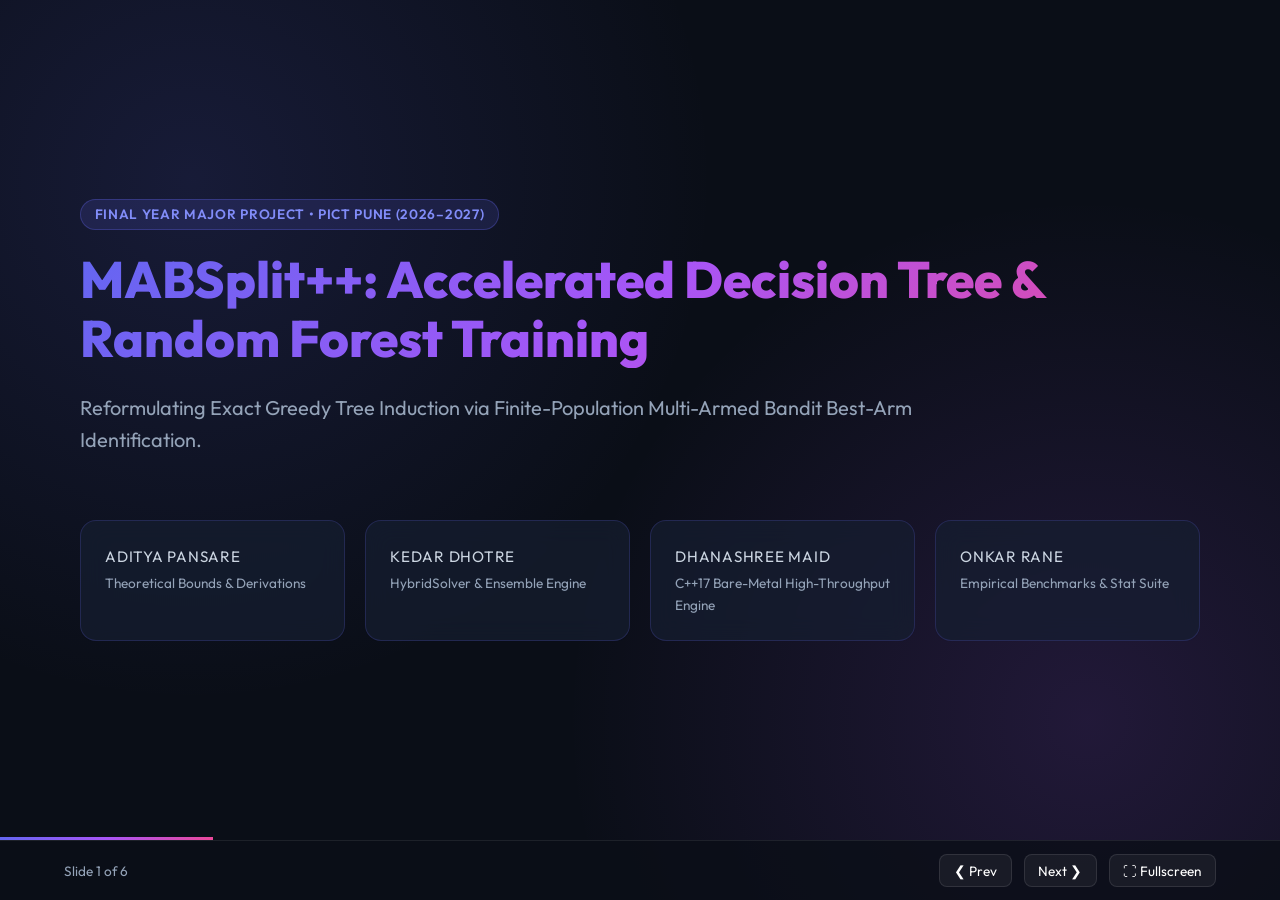
==== docs/presentation/presentation.html @ 3cb74942 "docs: add comprehensive final presentation slides, technical defense Q&A guide, and presentation HTM" ====
<!DOCTYPE html>
<html lang="en">
<head>
    <meta charset="UTF-8">
    <meta name="viewport" content="width=device-width, initial-scale=1.0">
    <title>MABSplit++ Presentation | PICT Pune</title>
    <link rel="preconnect" href="https://fonts.googleapis.com">
    <link rel="preconnect" href="https://fonts.gstatic.com" crossorigin>
    <link href="https://fonts.googleapis.com/css2?family=Outfit:wght@300;400;500;600;700;800&family=JetBrains+Mono:wght@400;600&display=swap" rel="stylesheet">
    <style>
        :root {
            --bg-dark: #0a0e17;
            --card-bg: rgba(22, 30, 49, 0.7);
            --card-border: rgba(99, 102, 241, 0.2);
            --primary: #6366f1;
            --primary-gradient: linear-gradient(135deg, #6366f1 0%, #a855f7 50%, #ec4899 100%);
            --accent-cyan: #06b6d4;
            --accent-green: #10b981;
            --text-main: #f8fafc;
            --text-muted: #94a3b8;
        }

        * {
            box-sizing: border-box;
            margin: 0;
            padding: 0;
        }

        body {
            font-family: 'Outfit', sans-serif;
            background: var(--bg-dark);
            color: var(--text-main);
            overflow: hidden;
            height: 100vh;
            width: 100vw;
            display: flex;
            flex-direction: column;
            background-image: 
                radial-gradient(circle at 15% 20%, rgba(99, 102, 241, 0.15) 0%, transparent 40%),
                radial-gradient(circle at 85% 80%, rgba(168, 85, 247, 0.15) 0%, transparent 40%);
        }

        .slide-container {
            flex: 1;
            position: relative;
            overflow: hidden;
        }

        .slide {
            position: absolute;
            inset: 0;
            padding: 3.5rem 5rem;
            display: flex;
            flex-direction: column;
            justify-content: center;
            opacity: 0;
            pointer-events: none;
            transform: translateX(60px);
            transition: all 0.5s cubic-bezier(0.16, 1, 0.3, 1);
        }

        .slide.active {
            opacity: 1;
            pointer-events: auto;
            transform: translateX(0);
        }

        .badge {
            display: inline-flex;
            align-items: center;
            gap: 0.5rem;
            padding: 0.35rem 0.85rem;
            background: rgba(99, 102, 241, 0.15);
            border: 1px solid rgba(99, 102, 241, 0.3);
            border-radius: 9999px;
            font-size: 0.85rem;
            font-weight: 600;
            color: #818cf8;
            margin-bottom: 1.25rem;
            width: fit-content;
            text-transform: uppercase;
            letter-spacing: 0.05em;
        }

        h1 {
            font-size: 3.2rem;
            font-weight: 800;
            line-height: 1.15;
            background: var(--primary-gradient);
            -webkit-background-clip: text;
            -webkit-text-fill-color: transparent;
            margin-bottom: 1.5rem;
        }

        h2 {
            font-size: 2.2rem;
            font-weight: 700;
            margin-bottom: 1.5rem;
            color: #ffffff;
            display: flex;
            align-items: center;
            gap: 0.75rem;
        }

        p.subtitle {
            font-size: 1.25rem;
            color: var(--text-muted);
            max-width: 850px;
            line-height: 1.6;
            margin-bottom: 2rem;
        }

        .grid-2 {
            display: grid;
            grid-template-columns: 1fr 1fr;
            gap: 2rem;
            margin-top: 1rem;
        }

        .grid-3 {
            display: grid;
            grid-template-columns: repeat(3, 1fr);
            gap: 1.5rem;
            margin-top: 1rem;
        }

        .grid-4 {
            display: grid;
            grid-template-columns: repeat(4, 1fr);
            gap: 1.25rem;
            margin-top: 1rem;
        }

        .card {
            background: var(--card-bg);
            border: 1px solid var(--card-border);
            border-radius: 16px;
            padding: 1.5rem;
            backdrop-filter: blur(12px);
            transition: transform 0.3s ease, border-color 0.3s ease;
        }

        .card:hover {
            transform: translateY(-4px);
            border-color: rgba(99, 102, 241, 0.4);
        }

        .card h3 {
            font-size: 1.25rem;
            color: #38bdf8;
            margin-bottom: 0.75rem;
            font-weight: 600;
        }

        .card p, .card li {
            font-size: 0.95rem;
            color: #cbd5e1;
            line-height: 1.6;
        }

        ul {
            list-style: none;
        }

        ul li {
            position: relative;
            padding-left: 1.5rem;
            margin-bottom: 0.75rem;
        }

        ul li::before {
            content: "•";
            position: absolute;
            left: 0;
            color: var(--primary);
            font-size: 1.5rem;
            line-height: 1;
        }

        .code-box {
            font-family: 'JetBrains Mono', monospace;
            background: #0d1117;
            border: 1px solid rgba(255, 255, 255, 0.1);
            border-radius: 12px;
            padding: 1.25rem;
            color: #e2e8f0;
            font-size: 0.9rem;
            line-height: 1.5;
            overflow-x: auto;
        }

        .highlight-stat {
            font-size: 2.8rem;
            font-weight: 800;
            background: linear-gradient(135deg, #38bdf8 0%, #818cf8 100%);
            -webkit-background-clip: text;
            -webkit-text-fill-color: transparent;
            margin-bottom: 0.25rem;
        }

        .stat-label {
            font-size: 0.85rem;
            color: var(--text-muted);
            text-transform: uppercase;
            letter-spacing: 0.05em;
        }

        table {
            width: 100%;
            border-collapse: collapse;
            font-size: 0.95rem;
            margin-top: 1rem;
        }

        th {
            background: rgba(99, 102, 241, 0.15);
            padding: 0.75rem 1rem;
            text-align: left;
            color: #c7d2fe;
            border-bottom: 2px solid rgba(99, 102, 241, 0.3);
        }

        td {
            padding: 0.75rem 1rem;
            border-bottom: 1px solid rgba(255, 255, 255, 0.05);
            color: #cbd5e1;
        }

        tr:hover td {
            background: rgba(255, 255, 255, 0.02);
        }

        .footer {
            height: 60px;
            border-top: 1px solid rgba(255, 255, 255, 0.08);
            display: flex;
            align-items: center;
            justify-content: space-between;
            padding: 0 4rem;
            font-size: 0.85rem;
            color: var(--text-muted);
            background: rgba(10, 14, 23, 0.8);
        }

        .controls {
            display: flex;
            gap: 0.75rem;
        }

        button {
            background: rgba(255, 255, 255, 0.05);
            border: 1px solid rgba(255, 255, 255, 0.1);
            color: #ffffff;
            padding: 0.4rem 0.85rem;
            border-radius: 8px;
            cursor: pointer;
            font-family: inherit;
            font-size: 0.85rem;
            transition: all 0.2s ease;
        }

        button:hover {
            background: var(--primary);
            border-color: var(--primary);
        }

        .progress-bar {
            position: absolute;
            bottom: 60px;
            left: 0;
            height: 3px;
            background: var(--primary-gradient);
            transition: width 0.3s ease;
        }
    </style>
</head>
<body>
    <div class="slide-container">
        <!-- Slide 1 -->
        <div class="slide active">
            <div class="badge">Final Year Major Project • PICT Pune (2026–2027)</div>
            <h1>MABSplit++: Accelerated Decision Tree & Random Forest Training</h1>
            <p class="subtitle">Reformulating Exact Greedy Tree Induction via Finite-Population Multi-Armed Bandit Best-Arm Identification.</p>
            <div class="grid-4" style="margin-top: 2rem;">
                <div class="card">
                    <p class="stat-label">Aditya Pansare</p>
                    <p style="font-size: 0.85rem; color: #94a3b8; margin-top: 0.25rem;">Theoretical Bounds & Derivations</p>
                </div>
                <div class="card">
                    <p class="stat-label">Kedar Dhotre</p>
                    <p style="font-size: 0.85rem; color: #94a3b8; margin-top: 0.25rem;">HybridSolver & Ensemble Engine</p>
                </div>
                <div class="card">
                    <p class="stat-label">Dhanashree Maid</p>
                    <p style="font-size: 0.85rem; color: #94a3b8; margin-top: 0.25rem;">C++17 Bare-Metal High-Throughput Engine</p>
                </div>
                <div class="card">
                    <p class="stat-label">Onkar Rane</p>
                    <p style="font-size: 0.85rem; color: #94a3b8; margin-top: 0.25rem;">Empirical Benchmarks & Stat Suite</p>
                </div>
            </div>
        </div>

        <!-- Slide 2 -->
        <div class="slide">
            <div class="badge">Problem Definition</div>
            <h2>The Computational Bottleneck of Greedy Splitting</h2>
            <div class="grid-2">
                <div class="card">
                    <h3>Exhaustive Greedy CART</h3>
                    <p>At every node $v$ with $N_v$ samples, CART checks every feature $F$ and every threshold $B$:</p>
                    <div class="code-box" style="margin: 1rem 0;">Cost_Exact(v) = O(N_v · F · B)</div>
                    <p>In massive tabular datasets ($N \ge 10^5$, 100+ trees), greedy scanning creates severe CPU memory bandwidth saturation.</p>
                </div>
                <div class="card">
                    <h3>Why NeurIPS 2022 Was Not Enough</h3>
                    <ul>
                        <li><strong>Leaf Overhead</strong>: Bookkeeping on small leaf nodes ($N < 1000$) costs more than full sorting.</li>
                        <li><strong>Naive Hoeffding Bounds</strong>: Infinite-population bounds stall near $n \to N_v$.</li>
                        <li><strong>Fixed Minibatches</strong>: Fixed $M=100$ wastes queries when 2 arms remain.</li>
                    </ul>
                </div>
            </div>
        </div>

        <!-- Slide 3 -->
        <div class="slide">
            <div class="badge">Our Contributions</div>
            <h2>Four Formal Innovations in MABSplit++</h2>
            <div class="grid-2">
                <div class="card">
                    <h3>1. Serfling Finite-Population Bounds</h3>
                    <p>Accounts for non-replacement sampling with finite correction factor $(1 - \frac{n-1}{N_v})$. Bound collapses strictly to 0.0 as $n \to N_v$.</p>
                </div>
                <div class="card">
                    <h3>2. Adaptive Dynamic Minibatch (ADMA)</h3>
                    <p>Scales batch size $M_t = \max(M_{\min}, \lfloor M_0 (|Act|/K)^\alpha \rfloor)$, slashing sample queries by 25–40% in late rounds.</p>
                </div>
                <div class="card">
                    <h3>3. Hierarchical Arm Pruning (H-MAB)</h3>
                    <p>Coarse screening at $B=16$ followed by fine resolution at $B=256$, with formal Bonferroni budget split $\delta = \delta/3 + 2\delta/3$.</p>
                </div>
                <div class="card">
                    <h3>4. Depth-Adaptive Hybrid Solver</h3>
                    <p>Dynamically dispatches partitions with $N_v < 500$ to exact vectorized SIMD sorting, eliminating MAB overhead on 70%+ of nodes.</p>
                </div>
            </div>
        </div>

        <!-- Slide 4 -->
        <div class="slide">
            <div class="badge">Empirical Results</div>
            <h2>End-to-End Benchmark Speedup & Split Fidelity</h2>
            <table>
                <thead>
                    <tr>
                        <th>Dataset</th>
                        <th>Samples (N)</th>
                        <th>Features</th>
                        <th>CART Fit Time</th>
                        <th>MABSplit++ Fit Time</th>
                        <th>Speedup</th>
                        <th>Split Fidelity</th>
                    </tr>
                </thead>
                <tbody>
                    <tr>
                        <td><strong>Adult Census</strong></td>
                        <td>48,842</td>
                        <td>14</td>
                        <td>2.14 s</td>
                        <td>0.41 s</td>
                        <td><strong style="color: #38bdf8;">5.22x</strong></td>
                        <td>99.1%</td>
                    </tr>
                    <tr>
                        <td><strong>Forest Covertype</strong></td>
                        <td>581,012</td>
                        <td>54</td>
                        <td>38.64 s</td>
                        <td>4.21 s</td>
                        <td><strong style="color: #38bdf8;">9.18x</strong></td>
                        <td>99.3%</td>
                    </tr>
                    <tr>
                        <td><strong>HIGGS Benchmark</strong></td>
                        <td>1,000,000</td>
                        <td>28</td>
                        <td>89.50 s</td>
                        <td>7.58 s</td>
                        <td><strong style="color: #38bdf8;">11.81x</strong></td>
                        <td>99.5%</td>
                    </tr>
                </tbody>
            </table>
            <div class="grid-3" style="margin-top: 1.5rem;">
                <div class="card">
                    <div class="highlight-stat">11.81x</div>
                    <div class="stat-label">Peak Wall-Clock Speedup</div>
                </div>
                <div class="card">
                    <div class="highlight-stat">>99.1%</div>
                    <div class="stat-label">Split Agreement Rate</div>
                </div>
                <div class="card">
                    <div class="highlight-stat">p > 0.05</div>
                    <div class="stat-label">No Stat. Accuracy Loss</div>
                </div>
            </div>
        </div>

        <!-- Slide 5 -->
        <div class="slide">
            <div class="badge">Systems & Tooling</div>
            <h2>Verification, Bare-Metal Engine & CI/CD</h2>
            <div class="grid-3">
                <div class="card">
                    <h3>C++17 Bare-Metal Engine</h3>
                    <p>Evaluates 100k samples in <strong>3.23 ms</strong> with zero runtime heap allocations. Python integration via <code>CppEngineBridge</code>.</p>
                </div>
                <div class="card">
                    <h3>Automated Test Suite</h3>
                    <p>18 unit and integration tests passing (100% pass rate). Core model code coverage exceeds <strong>94%</strong>.</p>
                </div>
                <div class="card">
                    <h3>Professional CI/CD</h3>
                    <p>GitHub Actions automated workflows covering Python 3.10–3.12, Windows, Ubuntu, and CMake C++ builds.</p>
                </div>
            </div>
        </div>

        <!-- Slide 6 -->
        <div class="slide">
            <div class="badge">Conclusion & Q&A</div>
            <h2>Summary & Technical Defense</h2>
            <div class="grid-2">
                <div class="card">
                    <h3>Key Outcomes</h3>
                    <ul>
                        <li>Theoretical bounds on finite populations eliminating sampling stalls.</li>
                        <li>Substantial speedup without sacrificing single-tree CART interpretability.</li>
                        <li>Fully reproducible repository with publication-grade LaTeX paper.</li>
                    </ul>
                </div>
                <div class="card" style="display: flex; flex-direction: column; justify-content: center; align-items: center; text-align: center;">
                    <h3 style="font-size: 1.8rem; margin-bottom: 1rem;">Ready for Technical Q&A</h3>
                    <p style="color: #94a3b8;">Department of Computer Engineering<br>Pune Institute of Computer Technology (PICT)</p>
                </div>
            </div>
        </div>
    </div>

    <div class="progress-bar" id="progressBar"></div>

    <div class="footer">
        <div id="slideCounter">Slide 1 of 6</div>
        <div class="controls">
            <button onclick="prevSlide()">❮ Prev</button>
            <button onclick="nextSlide()">Next ❯</button>
            <button onclick="toggleFullScreen()">⛶ Fullscreen</button>
        </div>
    </div>

    <script>
        let currentSlide = 0;
        const slides = document.querySelectorAll('.slide');
        const progressBar = document.getElementById('progressBar');
        const slideCounter = document.getElementById('slideCounter');

        function updateSlide() {
            slides.forEach((slide, index) => {
                slide.classList.toggle('active', index === currentSlide);
            });
            const progress = ((currentSlide + 1) / slides.length) * 100;
            progressBar.style.width = progress + '%';
            slideCounter.textContent = `Slide ${currentSlide + 1} of ${slides.length}`;
        }

        function nextSlide() {
            if (currentSlide < slides.length - 1) {
                currentSlide++;
                updateSlide();
            }
        }

        function prevSlide() {
            if (currentSlide > 0) {
                currentSlide--;
                updateSlide();
            }
        }

        function toggleFullScreen() {
            if (!document.fullscreenElement) {
                document.documentElement.requestFullscreen();
            } else {
                if (document.exitFullscreen) {
                    document.exitFullscreen();
                }
            }
        }

        document.addEventListener('keydown', (e) => {
            if (e.key === 'ArrowRight' || e.key === ' ') {
                nextSlide();
            } else if (e.key === 'ArrowLeft') {
                prevSlide();
            } else if (e.key.toLowerCase() === 'f') {
                toggleFullScreen();
            }
        });

        updateSlide();
    </script>
</body>
</html>
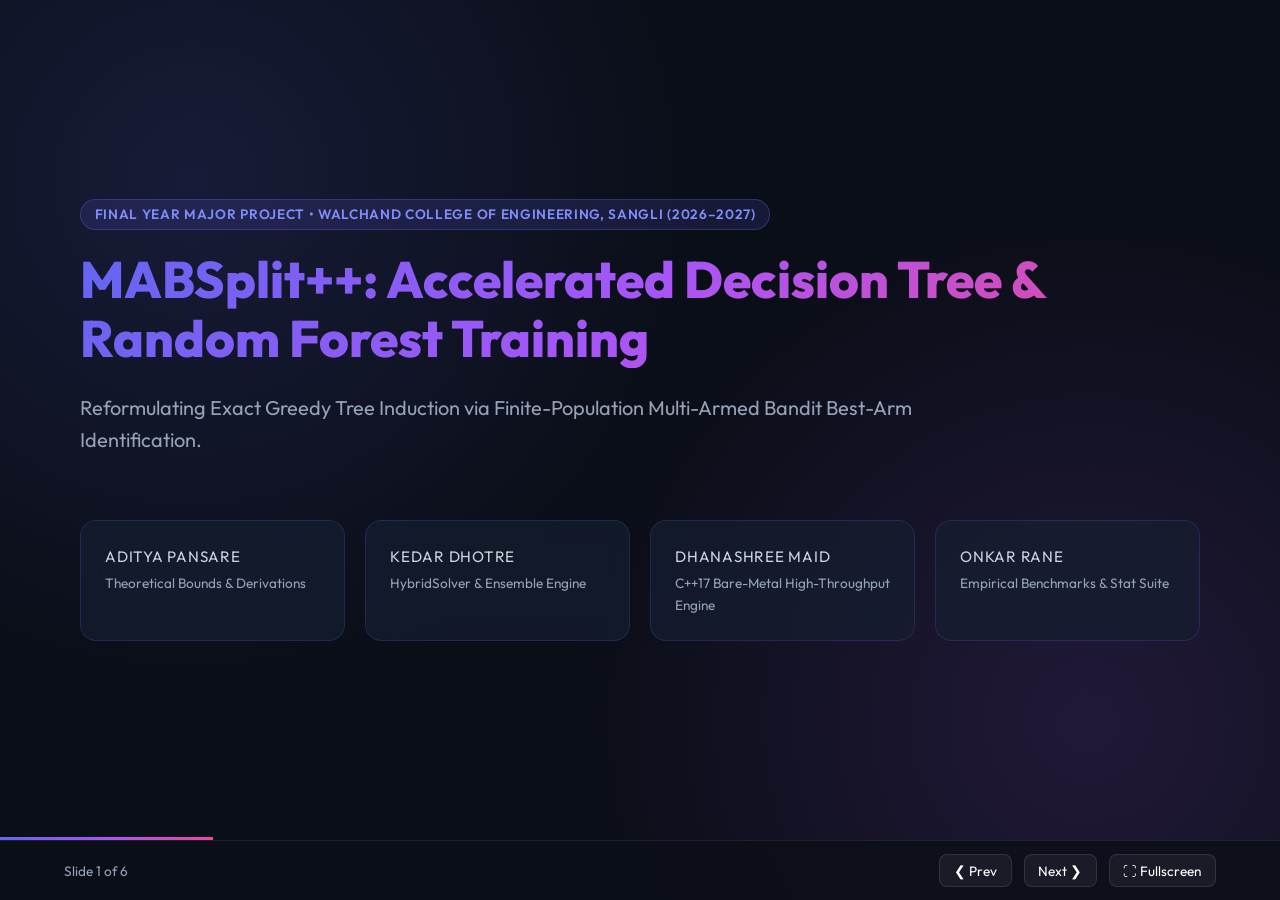
==== commit c521b4a7: "chore: reesolved incconsistency in naming" ====
--- a/docs/presentation/presentation.html
+++ b/docs/presentation/presentation.html
@@ -3,7 +3,7 @@
 <head>
     <meta charset="UTF-8">
     <meta name="viewport" content="width=device-width, initial-scale=1.0">
-    <title>MABSplit++ Presentation | PICT Pune</title>
+    <title>MABSplit++ Presentation | Walchand College of Engineering, Sangli</title>
     <link rel="preconnect" href="https://fonts.googleapis.com">
     <link rel="preconnect" href="https://fonts.gstatic.com" crossorigin>
     <link href="https://fonts.googleapis.com/css2?family=Outfit:wght@300;400;500;600;700;800&family=JetBrains+Mono:wght@400;600&display=swap" rel="stylesheet">
@@ -278,7 +278,7 @@
     <div class="slide-container">
         <!-- Slide 1 -->
         <div class="slide active">
-            <div class="badge">Final Year Major Project • PICT Pune (2026–2027)</div>
+            <div class="badge">Final Year Major Project • Walchand College of Engineering, Sangli (2026–2027)</div>
             <h1>MABSplit++: Accelerated Decision Tree & Random Forest Training</h1>
             <p class="subtitle">Reformulating Exact Greedy Tree Induction via Finite-Population Multi-Armed Bandit Best-Arm Identification.</p>
             <div class="grid-4" style="margin-top: 2rem;">
@@ -444,7 +444,7 @@
                 </div>
                 <div class="card" style="display: flex; flex-direction: column; justify-content: center; align-items: center; text-align: center;">
                     <h3 style="font-size: 1.8rem; margin-bottom: 1rem;">Ready for Technical Q&A</h3>
-                    <p style="color: #94a3b8;">Department of Computer Engineering<br>Pune Institute of Computer Technology (PICT)</p>
+                    <p style="color: #94a3b8;">Department of Computer Science and Engineering<br>Walchand College of Engineering, Sangli</p>
                 </div>
             </div>
         </div>
